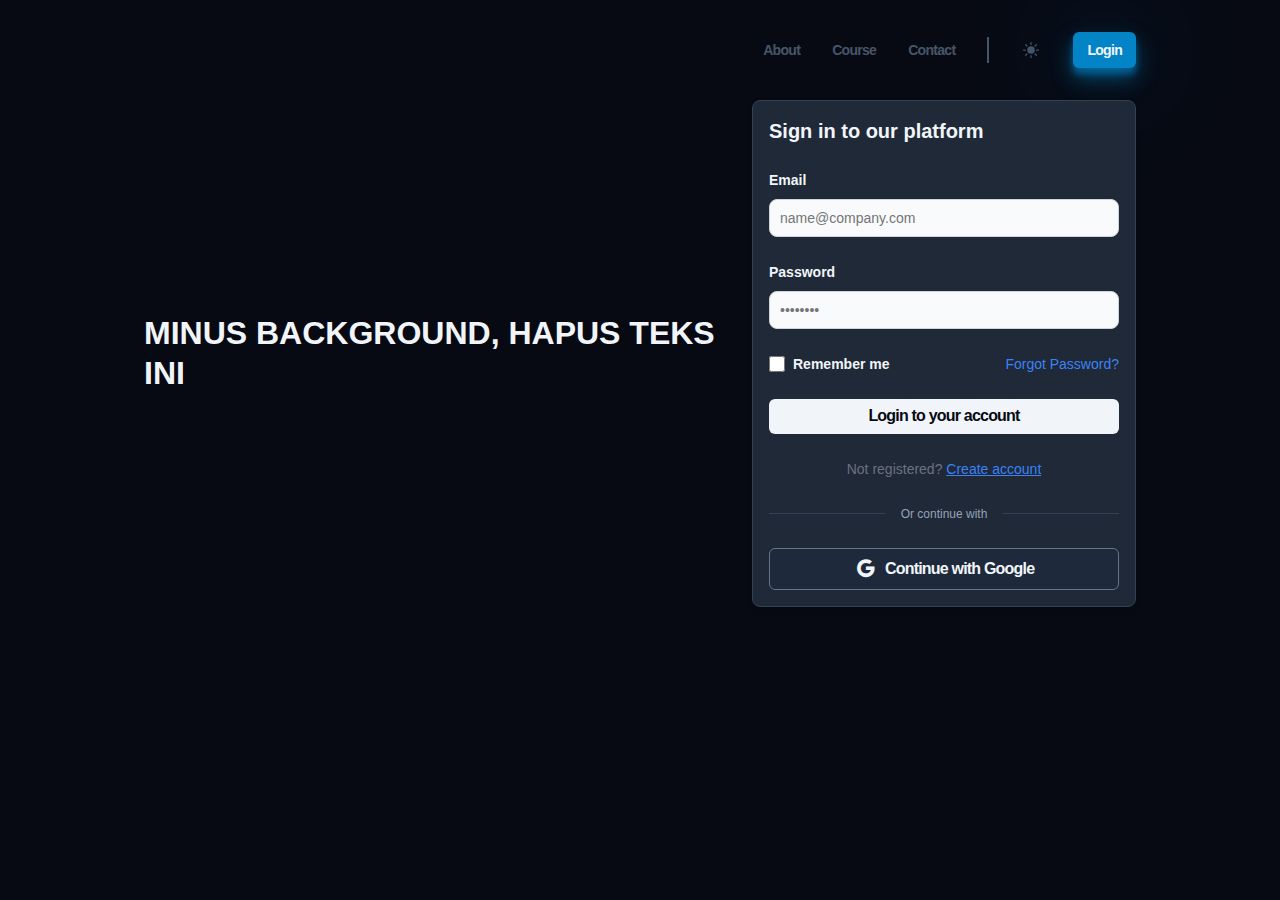
==== signin.html @ d449b0c6 "Added signin page" ====
<!DOCTYPE html>
<html lang="en">
  <head>
    <meta charset="UTF-8" />
    <meta name="viewport" content="width=device-width, initial-scale=1.0" />
    <link rel="stylesheet" href="css/style.css" />
    <link rel="stylesheet" href="lib/boxicons-2.1.4/css/boxicons.min.css" />
    <title>Signin | Athena</title>
  </head>
  <body>
    <header class="header container">
      <nav>
        <ul class="header__menu">
          <li>
            <a class="header__link" href="#about">About</a>
          </li>
          <li>
            <a class="header__link" href="#course">Course</a>
          </li>
          <li>
            <a class="header__link" href="#contact">Contact</a>
          </li>
          <li class="header__line"></li>
          <li>
            <button class="header__sun">
                <svg xmlns="http://www.w3.org/2000/svg" viewBox="0 0 24 24" fill="currentColor">
                    <path d="M12 2.25a.75.75 0 0 1 .75.75v2.25a.75.75 0 0 1-1.5 0V3a.75.75 0 0 1 .75-.75ZM7.5 12a4.5 4.5 0 1 1 9 0 4.5 4.5 0 0 1-9 0ZM18.894 6.166a.75.75 0 0 0-1.06-1.06l-1.591 1.59a.75.75 0 1 0 1.06 1.061l1.591-1.59ZM21.75 12a.75.75 0 0 1-.75.75h-2.25a.75.75 0 0 1 0-1.5H21a.75.75 0 0 1 .75.75ZM17.834 18.894a.75.75 0 0 0 1.06-1.06l-1.59-1.591a.75.75 0 1 0-1.061 1.06l1.59 1.591ZM12 18a.75.75 0 0 1 .75.75V21a.75.75 0 0 1-1.5 0v-2.25A.75.75 0 0 1 12 18ZM7.758 17.303a.75.75 0 0 0-1.061-1.06l-1.591 1.59a.75.75 0 0 0 1.06 1.061l1.591-1.59ZM6 12a.75.75 0 0 1-.75.75H3a.75.75 0 0 1 0-1.5h2.25A.75.75 0 0 1 6 12ZM6.697 7.757a.75.75 0 0 0 1.06-1.06l-1.59-1.591a.75.75 0 0 0-1.061 1.06l1.59 1.591Z" />
                  </svg>
                  
            </button>
          </li>
          <li>
            <a class="header__login btn" href="#login">Login</a>
          </li>
        </ul>
        <button class="header__bars">
            <svg xmlns="http://www.w3.org/2000/svg" viewBox="0 0 24 24" fill="currentColor">
                <path fill-rule="evenodd" d="M3 6.75A.75.75 0 0 1 3.75 6h16.5a.75.75 0 0 1 0 1.5H3.75A.75.75 0 0 1 3 6.75ZM3 12a.75.75 0 0 1 .75-.75h16.5a.75.75 0 0 1 0 1.5H3.75A.75.75 0 0 1 3 12Zm0 5.25a.75.75 0 0 1 .75-.75h16.5a.75.75 0 0 1 0 1.5H3.75a.75.75 0 0 1-.75-.75Z" clip-rule="evenodd" />
              </svg>
              
        </button>
      </nav>
    </header>
    <main>
        <section class="signin container">
            <h1>MINUS BACKGROUND, HAPUS TEKS INI</h1>

            <div class="signin__container">
                <form class="signin__form">
                    <h5 class="signin__title">Sign in to our platform</h5>
                    <div class="signin__input-group">
                        <label for="email">Email</label>
                        <input type="email" id="email" placeholder="name@company.com" required />
                    </div>
                    <div class="signin__input-group">
                        <label for="password">Password</label>
                        <input type="password" id="password" placeholder="••••••••" required />
                    </div>
                    <div class="signin__options">
                        <div class="remember-me">
                            <input id="remember" type="checkbox" required />
                            <label for="remember">Remember me</label>
                        </div>
                        <a class="signin__forgot" href="#">Forgot Password?</a>
                    </div>
                    <button class="btn btn-white" type="submit">Login to your account</button>
                    <div class="register-text">
                        Not registered? <a href="#">Create account</a>
                    </div>
                    <div class="separator">Or continue with</div>
                    <div class="signin__3rdopt">
                        <a href="" class="btn btn-dark btn-3rd"><i class="bx bxl-google google__logo"></i> Continue with Google</a>
                    </div>
                </form>
            </div>
            
        </section>
    </main>
    <!-- <footer></footer> -->
  </body>
</html>
---- css/style.css ----
@import url(utils.css);
@import url(fonts.css);

/* import untuk section  */
@import url(components/landing/header.css);
@import url(components/landing/hero.css);
@import url(components/landing/company.css);

/* import untuk signin  */
@import url(components/signin/siginin_card.css);

:root {
    --clr-dark:#070a13 ;
    --clr-light: #f1f5f9;
    --clr-slate400: #94a3b8;
    --clr-slate600: #475569;
    --clr-slate800: #1e293b;
    --clr-rose: #e11d48;
    --clr-indigo: #4f45e5;
    --clr-sky: #0284c7;

    /* rgb(225,29,72)
    rgb(79, 70, 229) */
    --size-xxs: 0.5rem;
    --size-xs: 0.75rem;
    --size-sm: 0.875rem;
    --size-base: 1rem;
    --size-lg: 1.125rem;
    --size-xl: 1.25rem;
    --size-2xl: 1.5rem;
    --size-3xl: 1.875rem;
    --size-4xl: 2.25rem;
    --size-5xl: 3rem;
    --size-6xl: 3.75rem;
    --size-7xl: 4.5rem;
    --size-8xl: 6rem;
    --size-9xl: 8rem;
    --size-10xl: 10rem;

}

* {
    margin: 0;
    line-height: calc(1em + 0.5rem);
    /* border: 1px solid red; */
}
*,
::before,
::after {
	box-sizing: border-box;
}

html {
	font-family:
		system-ui,
		'Segoe UI',
		Roboto,
		Helvetica,
		Arial,
		sans-serif,
		'Apple Color Emoji',
		'Segoe UI Emoji';
	line-height: 1.15; 
	-webkit-text-size-adjust: 100%; 
	tab-size: 4;
}

/* RESET UNTUK SECTION */
body {
	margin: 0;
}
/* TEXT  */
b,
strong {
	font-weight: bolder;
}

small {
	font-size: 80%;
}
table {
	border-color: currentcolor;
}

/* RESET UNTUK FORM  */
button,
input,
select,
textarea {
	font-family: inherit; 
	font-size: 100%; 
	line-height: 1.15; 
	margin: 0; 
}


/* RESET BUTTON  */
button,
[type='button'],
[type='reset'],
[type='submit'] {
	-webkit-appearance: button;
}
legend {
	padding: 0;
}
[type='search'] {
	-webkit-appearance: textfield; /* 1 */
	outline-offset: -2px; /* 2 */
}
::-webkit-search-decoration {
	-webkit-appearance: none;
}
::-webkit-file-upload-button {
	-webkit-appearance: button; /* 1 */
	font: inherit; /* 2 */
}
/* summary {
	display: list-item;
} */

html{
    scroll-behavior: smooth;
}
body {
    font-family: "Inter", sans-serif;
    background-color: var(--clr-dark);
    color: var(--clr-light);
}
img, video, svg{
    display: block;
    max-width: 100%;
    user-select: none;
}
button {
    display: inline-block;
    padding: 0;
    border: none;
    background: none;
    cursor: pointer;
    color: inherit;
}
a {
    color: var(--clr-rose);
}
strong{
    color: var(--clr-indigo);
}
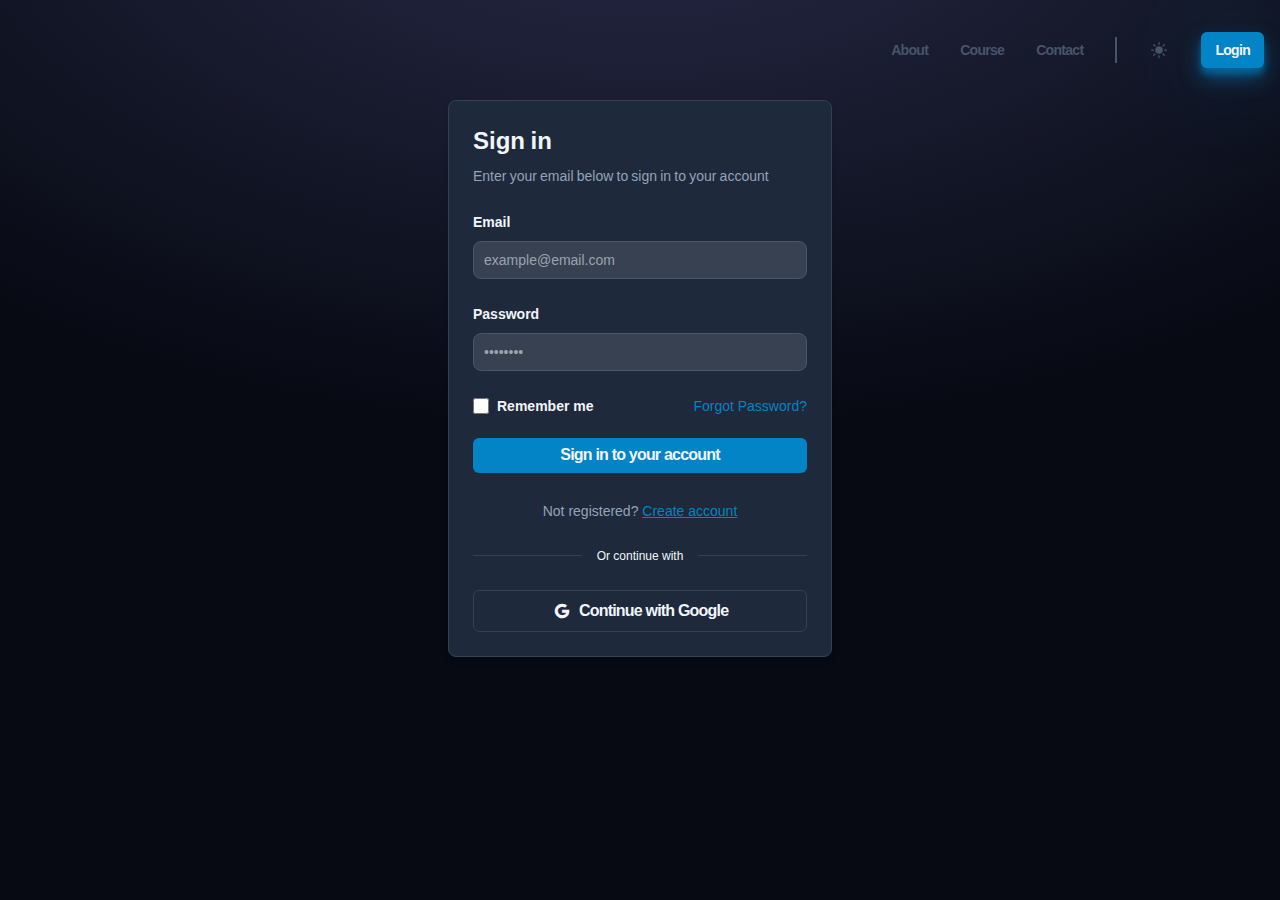
==== commit cacbc2ea: "Added background and fix css variables." ====
--- a/signin.html
+++ b/signin.html
@@ -8,74 +8,78 @@
     <title>Signin | Athena</title>
   </head>
   <body>
-    <header class="header container">
-      <nav>
-        <ul class="header__menu">
-          <li>
-            <a class="header__link" href="#about">About</a>
-          </li>
-          <li>
-            <a class="header__link" href="#course">Course</a>
-          </li>
-          <li>
-            <a class="header__link" href="#contact">Contact</a>
-          </li>
-          <li class="header__line"></li>
-          <li>
-            <button class="header__sun">
-                <svg xmlns="http://www.w3.org/2000/svg" viewBox="0 0 24 24" fill="currentColor">
-                    <path d="M12 2.25a.75.75 0 0 1 .75.75v2.25a.75.75 0 0 1-1.5 0V3a.75.75 0 0 1 .75-.75ZM7.5 12a4.5 4.5 0 1 1 9 0 4.5 4.5 0 0 1-9 0ZM18.894 6.166a.75.75 0 0 0-1.06-1.06l-1.591 1.59a.75.75 0 1 0 1.06 1.061l1.591-1.59ZM21.75 12a.75.75 0 0 1-.75.75h-2.25a.75.75 0 0 1 0-1.5H21a.75.75 0 0 1 .75.75ZM17.834 18.894a.75.75 0 0 0 1.06-1.06l-1.59-1.591a.75.75 0 1 0-1.061 1.06l1.59 1.591ZM12 18a.75.75 0 0 1 .75.75V21a.75.75 0 0 1-1.5 0v-2.25A.75.75 0 0 1 12 18ZM7.758 17.303a.75.75 0 0 0-1.061-1.06l-1.591 1.59a.75.75 0 0 0 1.06 1.061l1.591-1.59ZM6 12a.75.75 0 0 1-.75.75H3a.75.75 0 0 1 0-1.5h2.25A.75.75 0 0 1 6 12ZM6.697 7.757a.75.75 0 0 0 1.06-1.06l-1.59-1.591a.75.75 0 0 0-1.061 1.06l1.59 1.591Z" />
-                  </svg>
-                  
-            </button>
-          </li>
-          <li>
-            <a class="header__login btn" href="#login">Login</a>
-          </li>
-        </ul>
-        <button class="header__bars">
-            <svg xmlns="http://www.w3.org/2000/svg" viewBox="0 0 24 24" fill="currentColor">
-                <path fill-rule="evenodd" d="M3 6.75A.75.75 0 0 1 3.75 6h16.5a.75.75 0 0 1 0 1.5H3.75A.75.75 0 0 1 3 6.75ZM3 12a.75.75 0 0 1 .75-.75h16.5a.75.75 0 0 1 0 1.5H3.75A.75.75 0 0 1 3 12Zm0 5.25a.75.75 0 0 1 .75-.75h16.5a.75.75 0 0 1 0 1.5H3.75a.75.75 0 0 1-.75-.75Z" clip-rule="evenodd" />
-              </svg>
+    <div class="bg__signin">
+      <header class="header container">
+        <nav>
+          <ul class="header__menu">
+            <li>
+              <a class="header__link" href="#about">About</a>
+            </li>
+            <li>
+              <a class="header__link" href="#course">Course</a>
+            </li>
+            <li>
+              <a class="header__link" href="#contact">Contact</a>
+            </li>
+            <li class="header__line"></li>
+            <li>
+              <button class="header__sun">
+                  <svg xmlns="http://www.w3.org/2000/svg" viewBox="0 0 24 24" fill="currentColor">
+                      <path d="M12 2.25a.75.75 0 0 1 .75.75v2.25a.75.75 0 0 1-1.5 0V3a.75.75 0 0 1 .75-.75ZM7.5 12a4.5 4.5 0 1 1 9 0 4.5 4.5 0 0 1-9 0ZM18.894 6.166a.75.75 0 0 0-1.06-1.06l-1.591 1.59a.75.75 0 1 0 1.06 1.061l1.591-1.59ZM21.75 12a.75.75 0 0 1-.75.75h-2.25a.75.75 0 0 1 0-1.5H21a.75.75 0 0 1 .75.75ZM17.834 18.894a.75.75 0 0 0 1.06-1.06l-1.59-1.591a.75.75 0 1 0-1.061 1.06l1.59 1.591ZM12 18a.75.75 0 0 1 .75.75V21a.75.75 0 0 1-1.5 0v-2.25A.75.75 0 0 1 12 18ZM7.758 17.303a.75.75 0 0 0-1.061-1.06l-1.591 1.59a.75.75 0 0 0 1.06 1.061l1.591-1.59ZM6 12a.75.75 0 0 1-.75.75H3a.75.75 0 0 1 0-1.5h2.25A.75.75 0 0 1 6 12ZM6.697 7.757a.75.75 0 0 0 1.06-1.06l-1.59-1.591a.75.75 0 0 0-1.061 1.06l1.59 1.591Z" />
+                    </svg>
+                    
+              </button>
+            </li>
+            <li>
+              <a class="header__login btn" href="#login">Login</a>
+            </li>
+          </ul>
+          <button class="header__bars">
+              <svg xmlns="http://www.w3.org/2000/svg" viewBox="0 0 24 24" fill="currentColor">
+                  <path fill-rule="evenodd" d="M3 6.75A.75.75 0 0 1 3.75 6h16.5a.75.75 0 0 1 0 1.5H3.75A.75.75 0 0 1 3 6.75ZM3 12a.75.75 0 0 1 .75-.75h16.5a.75.75 0 0 1 0 1.5H3.75A.75.75 0 0 1 3 12Zm0 5.25a.75.75 0 0 1 .75-.75h16.5a.75.75 0 0 1 0 1.5H3.75a.75.75 0 0 1-.75-.75Z" clip-rule="evenodd" />
+                </svg>
+                
+          </button>
+        </nav>
+      </header>
+      <main>
+          <section class="signin container">
+              <div class="signin__container">
+                  <form class="signin__form">
+                      <div class="signin__group-title">
+                        <h1 class="signin__title">Sign in</h1>
+                        <p class="signin__subtitle">Enter your email below to sign in to your account</p>
+                      </div>
+                      <div class="signin__input-group">
+                          <label for="email">Email</label>
+                          <input type="email" id="email" placeholder="example@email.com" required />
+                      </div>
+                      <div class="signin__input-group">
+                          <label for="password">Password</label>
+                          <input type="password" id="password" placeholder="••••••••" required />
+                      </div>
+                      <div class="signin__options">
+                          <div class="remember-me">
+                              <input id="remember" type="checkbox" required />
+                              <label for="remember">Remember me</label>
+                          </div>
+                          <a class="signin__forgot" href="#">Forgot Password?</a>
+                      </div>
+                      <button class="btn btn-submit" type="submit">Sign in to your account</button>
+                      <div class="register-text">
+                          Not registered? <a href="#">Create account</a>
+                      </div>
+                      <div class="separator">Or continue with</div>
+                      <div class="signin__3rdopt">
+                          <a href="" class="btn btn-dark btn-3rd"><i class="bx bxl-google google__logo"></i> Continue with Google</a>
+                      </div>
+                  </form>
+              </div>
               
-        </button>
-      </nav>
-    </header>
-    <main>
-        <section class="signin container">
-            <h1>MINUS BACKGROUND, HAPUS TEKS INI</h1>
+          </section>
+      </main>
 
-            <div class="signin__container">
-                <form class="signin__form">
-                    <h5 class="signin__title">Sign in to our platform</h5>
-                    <div class="signin__input-group">
-                        <label for="email">Email</label>
-                        <input type="email" id="email" placeholder="name@company.com" required />
-                    </div>
-                    <div class="signin__input-group">
-                        <label for="password">Password</label>
-                        <input type="password" id="password" placeholder="••••••••" required />
-                    </div>
-                    <div class="signin__options">
-                        <div class="remember-me">
-                            <input id="remember" type="checkbox" required />
-                            <label for="remember">Remember me</label>
-                        </div>
-                        <a class="signin__forgot" href="#">Forgot Password?</a>
-                    </div>
-                    <button class="btn btn-white" type="submit">Login to your account</button>
-                    <div class="register-text">
-                        Not registered? <a href="#">Create account</a>
-                    </div>
-                    <div class="separator">Or continue with</div>
-                    <div class="signin__3rdopt">
-                        <a href="" class="btn btn-dark btn-3rd"><i class="bx bxl-google google__logo"></i> Continue with Google</a>
-                    </div>
-                </form>
-            </div>
-            
-        </section>
-    </main>
+    </div>
     <!-- <footer></footer> -->
   </body>
 </html>
--- a/css/style.css
+++ b/css/style.css
@@ -15,9 +15,13 @@
     --clr-slate400: #94a3b8;
     --clr-slate600: #475569;
     --clr-slate800: #1e293b;
+    --clr-gray700: #4b5563;
+    --clr-gray800: #374151;
     --clr-rose: #e11d48;
     --clr-indigo: #4f45e5;
     --clr-sky: #0284c7;
+    --clr-bg: #0a101f;
+    --clr-border: #334155;
 
     /* rgb(225,29,72)
     rgb(79, 70, 229) */
@@ -63,6 +67,20 @@
 	line-height: 1.15; 
 	-webkit-text-size-adjust: 100%; 
 	tab-size: 4;
+}
+
+.light-mode {
+    /* WIP  */
+    --clr-light:#070a13 ;
+    --clr-dark: #f1f5f9;
+    --clr-slate400: #1e293b;
+    --clr-slate600: #1e293b;
+    --clr-slate800: #1e293b;
+    /* --clr-rose: #e11d48;
+    --clr-indigo: #4f45e5;
+    --clr-sky: #0284c7;
+    --clr-bg: #0a101f;
+    --clr-border: 240 3.7% 15.9%;    */
 }
 
 /* RESET UNTUK SECTION */
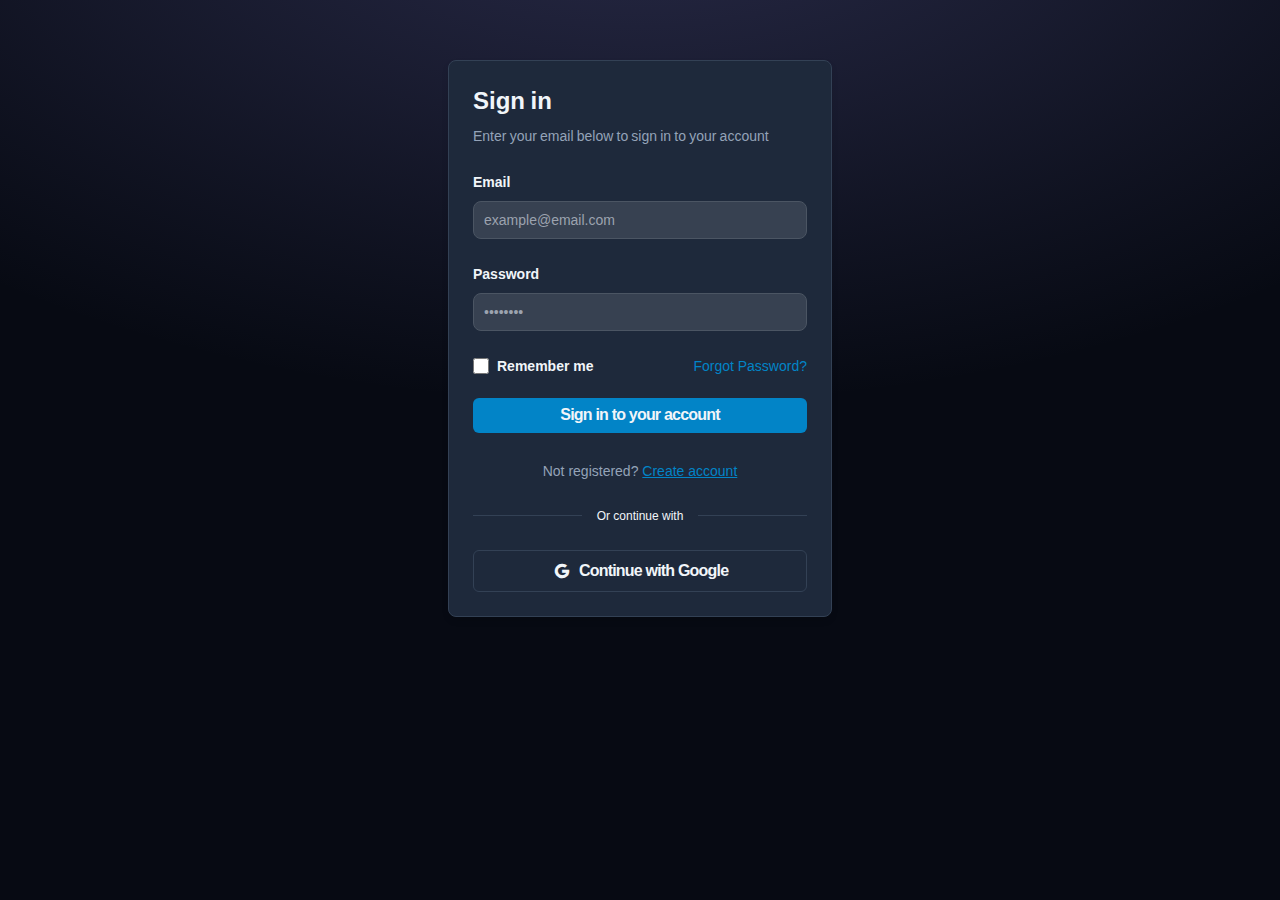
==== commit 91bcb46a: "Removing header and fix padding on sign container." ====
--- a/signin.html
+++ b/signin.html
@@ -9,17 +9,17 @@
   </head>
   <body>
     <div class="bg__signin">
-      <header class="header container">
+      <!-- <header class="header container">
         <nav>
           <ul class="header__menu">
             <li>
-              <a class="header__link" href="#about">About</a>
+              <a class="header__link" href="about.html">About</a>
             </li>
             <li>
-              <a class="header__link" href="#course">Course</a>
+              <a class="header__link" href="course.html">Course</a>
             </li>
             <li>
-              <a class="header__link" href="#contact">Contact</a>
+              <a class="header__link" href="contact.html">Contact</a>
             </li>
             <li class="header__line"></li>
             <li>
@@ -31,7 +31,7 @@
               </button>
             </li>
             <li>
-              <a class="header__login btn" href="#login">Login</a>
+              <a class="header__login btn" href="signin.html">Login</a>
             </li>
           </ul>
           <button class="header__bars">
@@ -41,7 +41,7 @@
                 
           </button>
         </nav>
-      </header>
+      </header> -->
       <main>
           <section class="signin container">
               <div class="signin__container">
@@ -67,7 +67,7 @@
                       </div>
                       <button class="btn btn-submit" type="submit">Sign in to your account</button>
                       <div class="register-text">
-                          Not registered? <a href="#">Create account</a>
+                          Not registered? <a href="signup.html">Create account</a>
                       </div>
                       <div class="separator">Or continue with</div>
                       <div class="signin__3rdopt">
